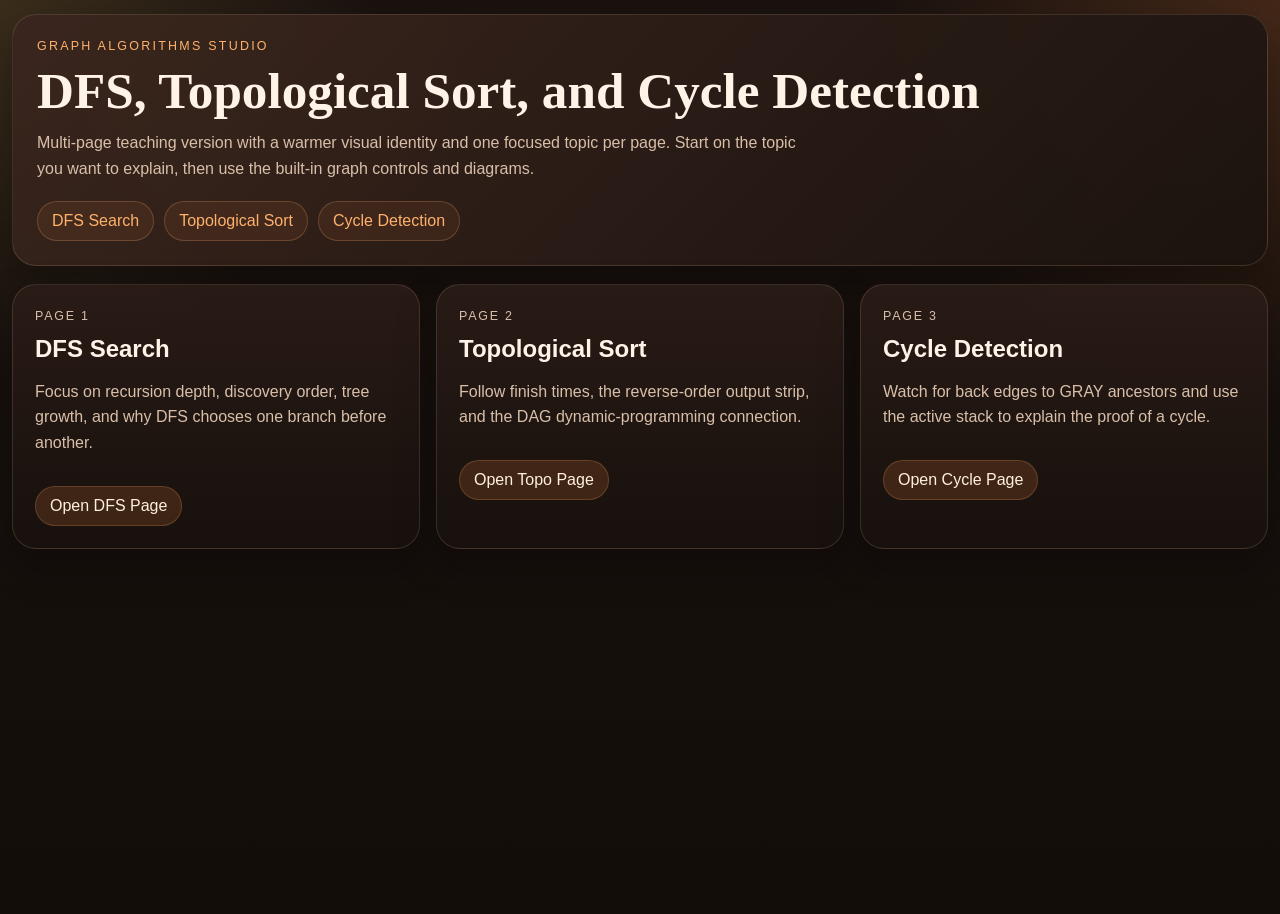
==== multipage/index.html @ 4e257873 "Initial DFS visualizer" ====
<!DOCTYPE html>
<html lang="en">
<head>
  <meta charset="utf-8">
  <meta name="viewport" content="width=device-width, initial-scale=1">
  <title>DFS Lab Guide</title>
  <link rel="stylesheet" href="styles.css">
</head>
<body class="guide-home">
  <div class="guide-shell">
    <header class="guide-hero">
      <p class="guide-kicker">Graph Algorithms Studio</p>
      <h1>DFS, Topological Sort, and Cycle Detection</h1>
      <p class="guide-copy">
        Multi-page teaching version with a warmer visual identity and one focused topic per page.
        Start on the topic you want to explain, then use the built-in graph controls and diagrams.
      </p>
      <nav class="guide-nav">
        <a href="dfs.html">DFS Search</a>
        <a href="topo.html">Topological Sort</a>
        <a href="cycle.html">Cycle Detection</a>
      </nav>
    </header>

    <main class="guide-grid">
      <article class="topic-card">
        <p class="topic-label">Page 1</p>
        <h2>DFS Search</h2>
        <p>Focus on recursion depth, discovery order, tree growth, and why DFS chooses one branch before another.</p>
        <a class="topic-link" href="dfs.html">Open DFS Page</a>
      </article>

      <article class="topic-card">
        <p class="topic-label">Page 2</p>
        <h2>Topological Sort</h2>
        <p>Follow finish times, the reverse-order output strip, and the DAG dynamic-programming connection.</p>
        <a class="topic-link" href="topo.html">Open Topo Page</a>
      </article>

      <article class="topic-card">
        <p class="topic-label">Page 3</p>
        <h2>Cycle Detection</h2>
        <p>Watch for back edges to GRAY ancestors and use the active stack to explain the proof of a cycle.</p>
        <a class="topic-link" href="cycle.html">Open Cycle Page</a>
      </article>
    </main>
  </div>
</body>
</html>
---- multipage/styles.css ----
:root {
  --bg: #1b130f;
  --bg-soft: #2a1c17;
  --panel: rgba(42, 28, 23, 0.92);
  --panel-soft: rgba(58, 38, 30, 0.86);
  --line: rgba(255, 213, 173, 0.14);
  --text: #fff2e7;
  --muted: #d9bfa9;
  --brand: #ff8c42;
  --brand-soft: #ffb16c;
  --accent: #ffd166;
  --danger: #ff6b6b;
  --tree: #8ecae6;
  --back: #ff6b6b;
  --forward: #80ed99;
  --cross: #ffd166;
  --active: #ff8c42;
  --white-node: rgba(255, 255, 255, 0.08);
  --gray-node: rgba(255, 209, 102, 0.88);
  --black-node: rgba(128, 237, 153, 0.78);
  --shadow: 0 18px 42px rgba(0, 0, 0, 0.28);
}

* { box-sizing: border-box; }

body {
  margin: 0;
  min-height: 100vh;
  color: var(--text);
  font-family: "Trebuchet MS", "Gill Sans", "Segoe UI", sans-serif;
  background:
    radial-gradient(circle at top right, rgba(255, 140, 66, 0.18), transparent 26%),
    radial-gradient(circle at top left, rgba(255, 209, 102, 0.14), transparent 24%),
    linear-gradient(180deg, #1a120f 0%, #130d0a 100%);
}

a { color: inherit; text-decoration: none; }
button, input, select, textarea { font: inherit; }

.guide-shell {
  width: min(1380px, calc(100vw - 24px));
  margin: 14px auto 26px;
}

.guide-hero,
.page-hero,
.guide-panel,
.topic-card {
  border: 1px solid var(--line);
  border-radius: 24px;
  box-shadow: var(--shadow);
}

.guide-hero,
.page-hero {
  padding: 24px;
  background:
    linear-gradient(135deg, rgba(58, 38, 30, 0.96), rgba(27, 19, 15, 0.95)),
    radial-gradient(circle at 20% 20%, rgba(255, 209, 102, 0.12), transparent 30%);
}

.guide-kicker {
  margin: 0 0 8px;
  color: var(--brand-soft);
  text-transform: uppercase;
  letter-spacing: 0.18em;
  font-size: 0.78rem;
}

h1 {
  margin: 0 0 10px;
  font-family: Georgia, "Times New Roman", serif;
  font-size: clamp(2rem, 4vw, 3.3rem);
}

.guide-copy {
  max-width: 780px;
  margin: 0;
  color: var(--muted);
  line-height: 1.65;
}

.guide-nav {
  display: flex;
  flex-wrap: wrap;
  gap: 10px;
  margin-top: 18px;
}

.guide-nav a {
  padding: 10px 14px;
  border-radius: 999px;
  border: 1px solid rgba(255, 177, 108, 0.22);
  background: rgba(255, 140, 66, 0.08);
  color: var(--brand-soft);
}

.guide-nav a.active {
  background: rgba(255, 140, 66, 0.2);
  color: #fff3e6;
}

.guide-grid,
.page-layout,
.two-up,
.status-grid,
.button-row,
.diagram-layout {
  display: grid;
  gap: 16px;
}

.guide-grid {
  grid-template-columns: repeat(3, minmax(0, 1fr));
  margin-top: 18px;
}

.page-layout {
  grid-template-columns: minmax(290px, 340px) minmax(0, 1fr);
  margin-top: 18px;
}

.two-up {
  grid-template-columns: repeat(2, minmax(0, 1fr));
}

.status-grid {
  grid-template-columns: repeat(2, minmax(0, 1fr));
}

.button-row {
  grid-template-columns: repeat(5, minmax(0, 1fr));
}

.diagram-layout {
  grid-template-columns: minmax(0, 1fr) 320px;
  padding: 0 20px 20px;
}

.topic-card,
.guide-panel {
  background: linear-gradient(180deg, rgba(42, 28, 23, 0.96), rgba(24, 17, 13, 0.96));
  overflow: hidden;
}

.topic-card {
  padding: 22px;
}

.topic-label {
  margin: 0 0 8px;
  color: var(--brand-soft);
  text-transform: uppercase;
  letter-spacing: 0.14em;
  font-size: 0.78rem;
}

.topic-card h2,
.panel-title h2,
.mini-panel h3 {
  margin: 0 0 8px;
}

.topic-card p,
.panel-title p,
.guide-note,
.step-explain {
  color: var(--muted);
  line-height: 1.6;
}

.topic-link {
  display: inline-block;
  margin-top: 14px;
  padding: 10px 14px;
  border-radius: 999px;
  background: rgba(255, 140, 66, 0.16);
  border: 1px solid rgba(255, 177, 108, 0.2);
  color: #fff0de;
}

.panel-title {
  padding: 18px 20px 14px;
  border-bottom: 1px solid var(--line);
}

.control-block,
.status-grid,
.button-row,
.guide-note,
.panel-gap,
#graphSvg,
#diagramSvg {
  margin: 16px 20px 0;
}

label {
  display: block;
  margin-bottom: 8px;
  color: var(--muted);
  font-size: 0.85rem;
}

textarea,
select,
input[type="range"],
button {
  width: 100%;
}

textarea,
select,
input[type="range"] {
  border-radius: 16px;
  border: 1px solid rgba(255, 213, 173, 0.18);
  background: rgba(12, 8, 7, 0.46);
  color: var(--text);
}

textarea,
select {
  padding: 12px 14px;
}

textarea {
  min-height: 148px;
  resize: vertical;
  line-height: 1.55;
}

input[type="range"] { accent-color: var(--brand); }

button {
  padding: 11px 12px;
  border-radius: 16px;
  border: 1px solid rgba(255, 177, 108, 0.26);
  background: linear-gradient(180deg, rgba(255, 140, 66, 0.22), rgba(255, 140, 66, 0.08));
  color: var(--text);
  font-weight: 700;
  cursor: pointer;
}

button.secondary {
  border-color: rgba(255, 255, 255, 0.12);
  background: rgba(255, 255, 255, 0.05);
}

.status-pill,
.mini-panel {
  border: 1px solid var(--line);
  border-radius: 18px;
  background: rgba(255, 255, 255, 0.03);
}

.status-pill {
  display: flex;
  justify-content: space-between;
  gap: 8px;
  padding: 12px 14px;
}

.status-pill span { color: var(--muted); font-size: 0.82rem; }

#graphSvg,
#diagramSvg {
  display: block;
  width: calc(100% - 40px);
  border: 1px solid var(--line);
  border-radius: 20px;
  background: linear-gradient(180deg, rgba(18, 12, 9, 0.92), rgba(26, 18, 14, 0.96));
}

#graphSvg { height: 460px; }
#diagramSvg { height: 260px; }

.mini-panel {
  padding: 14px 16px 16px;
}

.stack-list,
.topo-strip,
.scan-row {
  display: flex;
  flex-wrap: wrap;
  gap: 8px;
}

.stack-list {
  flex-direction: column;
}

.stack-frame,
.topo-chip,
.scan-chip {
  padding: 9px 12px;
  border-radius: 12px;
  border: 1px solid var(--line);
  background: rgba(255, 255, 255, 0.04);
  font-family: "SFMono-Regular", Consolas, monospace;
}

.topo-chip.filled { background: rgba(128, 237, 153, 0.14); }
.topo-chip.latest { background: rgba(255, 209, 102, 0.18); }
.scan-chip.current { background: rgba(255, 140, 66, 0.16); }
.scan-chip.white { color: #fff2e7; }
.scan-chip.gray { background: rgba(255, 209, 102, 0.84); color: #2d1a00; }
.scan-chip.black { background: rgba(128, 237, 153, 0.78); color: #102317; }
.scan-chip.edge-back { box-shadow: inset 0 0 0 1px rgba(255, 107, 107, 0.5); }
.scan-chip.edge-tree { box-shadow: inset 0 0 0 1px rgba(142, 202, 230, 0.5); }
.scan-chip.edge-forward { box-shadow: inset 0 0 0 1px rgba(128, 237, 153, 0.5); }
.scan-chip.edge-cross { box-shadow: inset 0 0 0 1px rgba(255, 209, 102, 0.5); }

.stamp-table {
  width: 100%;
  border-collapse: collapse;
  font-size: 0.83rem;
}

.stamp-table th,
.stamp-table td {
  padding: 8px 6px;
  border-bottom: 1px solid rgba(255, 213, 173, 0.08);
  text-align: left;
}

.stamp-table th {
  color: var(--muted);
  font-size: 0.76rem;
}

.full-span {
  grid-column: 1 / -1;
}

.axis-label {
  fill: var(--muted);
  font-size: 12px;
}

svg text {
  font-family: "Trebuchet MS", "Gill Sans", "Segoe UI", sans-serif;
}

#arrow-default polygon { fill: rgba(255,255,255,0.28); }
#arrow-tree polygon { fill: var(--tree); }
#arrow-back polygon { fill: var(--back); }
#arrow-forward polygon { fill: var(--forward); }
#arrow-cross polygon { fill: var(--cross); }
#arrow-active polygon { fill: var(--active); }

@media (max-width: 1080px) {
  .guide-grid,
  .page-layout,
  .diagram-layout {
    grid-template-columns: 1fr;
  }
}

@media (max-width: 760px) {
  .guide-shell {
    width: min(100vw - 14px, 1380px);
    margin: 8px auto 20px;
  }

  .two-up,
  .status-grid,
  .button-row {
    grid-template-columns: 1fr;
  }

  #graphSvg,
  #diagramSvg {
    width: calc(100% - 28px);
    margin-left: 14px;
    margin-right: 14px;
  }

  .control-block,
  .status-grid,
  .button-row,
  .guide-note,
  .panel-gap {
    margin-left: 14px;
    margin-right: 14px;
  }

  .diagram-layout {
    padding-left: 14px;
    padding-right: 14px;
  }
}
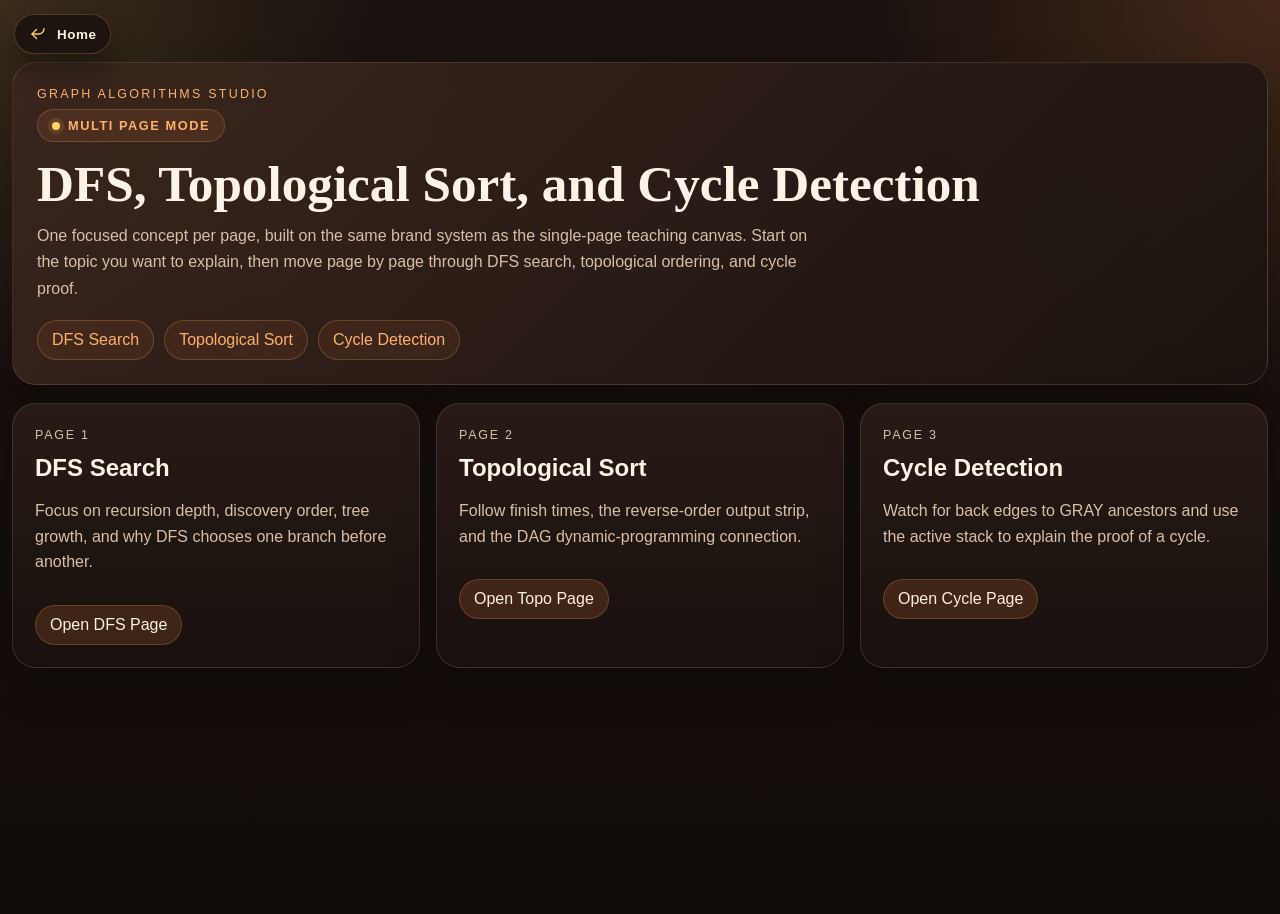
==== commit 6f0fa20a: "Finalize standalone DFS teaching tool compliance updates" ====
--- a/multipage/index.html
+++ b/multipage/index.html
@@ -3,17 +3,26 @@
 <head>
   <meta charset="utf-8">
   <meta name="viewport" content="width=device-width, initial-scale=1">
-  <title>DFS Lab Guide</title>
+  <title>Graph Algorithms Studio - Multi Page Mode</title>
+  <link rel="stylesheet" href="../brand.css">
   <link rel="stylesheet" href="styles.css">
 </head>
-<body class="guide-home">
+<body class="guide-home with-app-back">
+  <a class="app-back-link" href="../index.html" aria-label="Return to home screen">
+    <svg viewBox="0 0 24 24" role="img" focusable="false" aria-hidden="true">
+      <path d="M10 6L4 12l6 6"></path>
+      <path d="M4 12h9a7 7 0 0 0 7-7"></path>
+    </svg>
+    <span>Home</span>
+  </a>
   <div class="guide-shell">
     <header class="guide-hero">
       <p class="guide-kicker">Graph Algorithms Studio</p>
+      <p class="mode-pill">Multi Page Mode</p>
       <h1>DFS, Topological Sort, and Cycle Detection</h1>
       <p class="guide-copy">
-        Multi-page teaching version with a warmer visual identity and one focused topic per page.
-        Start on the topic you want to explain, then use the built-in graph controls and diagrams.
+        One focused concept per page, built on the same brand system as the single-page teaching canvas.
+        Start on the topic you want to explain, then move page by page through DFS search, topological ordering, and cycle proof.
       </p>
       <nav class="guide-nav">
         <a href="dfs.html">DFS Search</a>
--- a/brand.css
+++ b/brand.css
@@ -0,0 +1,159 @@
+:root {
+  --app-bg: #1b130f;
+  --app-bg-deep: #130d0a;
+  --app-panel: rgba(42, 28, 23, 0.92);
+  --app-panel-soft: rgba(58, 38, 30, 0.86);
+  --app-panel-strong: rgba(68, 44, 35, 0.96);
+  --app-line: rgba(255, 213, 173, 0.14);
+  --app-line-strong: rgba(255, 213, 173, 0.24);
+  --app-line-soft: rgba(255, 213, 173, 0.08);
+  --app-text: #fff2e7;
+  --app-text-strong: #fff8f1;
+  --app-muted: #d9bfa9;
+  --app-muted-strong: #edd5c1;
+  --app-brand: #ff8c42;
+  --app-brand-soft: #ffb16c;
+  --app-accent: #ffd166;
+  --app-danger: #ff6b6b;
+  --app-tree: #8ecae6;
+  --app-back-edge: #ff6b6b;
+  --app-forward: #80ed99;
+  --app-cross: #ffd166;
+  --app-active: #ff8c42;
+  --app-shadow-lg: 0 24px 44px rgba(0, 0, 0, 0.42);
+  --app-shadow-md: 0 18px 42px rgba(0, 0, 0, 0.28);
+  --app-shadow-sm: 0 16px 28px rgba(0, 0, 0, 0.34);
+  --app-radius-panel: 24px;
+  --app-radius-card: 20px;
+  --app-radius-pill: 999px;
+}
+
+* {
+  box-sizing: border-box;
+}
+
+html {
+  color-scheme: dark;
+}
+
+body {
+  margin: 0;
+  min-height: 100vh;
+  color: var(--app-text);
+  font-family: "Trebuchet MS", "Gill Sans", "Segoe UI", sans-serif;
+  background:
+    radial-gradient(circle at top right, rgba(255, 140, 66, 0.18), transparent 26%),
+    radial-gradient(circle at top left, rgba(255, 209, 102, 0.14), transparent 24%),
+    linear-gradient(180deg, #1a120f 0%, #130d0a 100%);
+}
+
+a {
+  color: inherit;
+  text-decoration: none;
+}
+
+button,
+input,
+select,
+textarea {
+  font: inherit;
+}
+
+code {
+  font-family: "SFMono-Regular", Consolas, "Liberation Mono", monospace;
+}
+
+::selection {
+  background: rgba(255, 140, 66, 0.3);
+  color: var(--app-text-strong);
+}
+
+.mode-pill {
+  display: inline-flex;
+  align-items: center;
+  gap: 8px;
+  margin: 0 0 12px;
+  padding: 8px 14px;
+  border-radius: var(--app-radius-pill);
+  border: 1px solid rgba(255, 177, 108, 0.22);
+  background: rgba(255, 140, 66, 0.1);
+  color: var(--app-brand-soft);
+  font-size: 0.8rem;
+  font-weight: 700;
+  letter-spacing: 0.12em;
+  text-transform: uppercase;
+}
+
+.mode-pill::before {
+  content: "";
+  width: 8px;
+  height: 8px;
+  border-radius: 50%;
+  background: var(--app-accent);
+  box-shadow: 0 0 0 4px rgba(255, 209, 102, 0.12);
+}
+
+.app-back-link {
+  position: fixed;
+  top: 14px;
+  left: 14px;
+  z-index: 1300;
+  display: inline-flex;
+  align-items: center;
+  gap: 10px;
+  padding: 10px 14px;
+  border-radius: var(--app-radius-pill);
+  border: 1px solid rgba(255, 177, 108, 0.24);
+  background: rgba(27, 19, 15, 0.92);
+  box-shadow: var(--app-shadow-sm);
+  color: var(--app-text);
+  transition: transform 0.16s ease, border-color 0.2s ease, background 0.2s ease;
+}
+
+.app-back-link:hover {
+  transform: translateY(-1px);
+  border-color: rgba(255, 177, 108, 0.34);
+  background: rgba(42, 28, 23, 0.96);
+}
+
+.app-back-link:focus-visible {
+  outline: none;
+  box-shadow:
+    0 0 0 3px rgba(255, 140, 66, 0.18),
+    var(--app-shadow-sm);
+}
+
+.app-back-link svg {
+  width: 18px;
+  height: 18px;
+  flex: 0 0 auto;
+  fill: none;
+  stroke: var(--app-accent);
+  stroke-linecap: round;
+  stroke-linejoin: round;
+  stroke-width: 1.8;
+}
+
+.app-back-link span {
+  font-size: 0.84rem;
+  font-weight: 700;
+  letter-spacing: 0.04em;
+}
+
+.with-app-back .guide-shell,
+.with-app-back .shell {
+  padding-top: 48px;
+}
+
+@media (max-width: 760px) {
+  .app-back-link {
+    top: 10px;
+    left: 10px;
+    padding: 9px 12px;
+  }
+
+  .with-app-back .guide-shell,
+  .with-app-back .shell {
+    padding-top: 42px;
+  }
+}
--- a/multipage/styles.css
+++ b/multipage/styles.css
@@ -42,6 +42,75 @@
   margin: 14px auto 26px;
 }
 
+.floating-tools {
+  position: fixed;
+  top: 14px;
+  right: 14px;
+  z-index: 1200;
+  display: flex;
+  flex-direction: column;
+  align-items: flex-end;
+  gap: 10px;
+}
+
+.tutorial-launcher {
+  display: inline-flex;
+  align-items: center;
+  gap: 10px;
+  width: auto;
+  padding: 10px 14px;
+  border-radius: 999px;
+  border: 1px solid rgba(255, 177, 108, 0.26);
+  background: rgba(27, 19, 15, 0.92);
+  box-shadow: 0 16px 28px rgba(0, 0, 0, 0.34);
+}
+
+.tutorial-launcher-icon {
+  display: inline-flex;
+  align-items: center;
+  justify-content: center;
+  width: 28px;
+  height: 28px;
+  border-radius: 50%;
+  background: rgba(255, 177, 108, 0.16);
+}
+
+.tutorial-launcher svg {
+  width: 16px;
+  height: 16px;
+  fill: #ffd166;
+}
+
+.filter-launcher svg {
+  fill: var(--brand-soft);
+}
+
+.filter-menu {
+  display: none;
+  width: min(360px, calc(100vw - 24px));
+  padding: 16px;
+  border-radius: 20px;
+  border: 1px solid rgba(255, 177, 108, 0.18);
+  background: linear-gradient(180deg, rgba(58, 38, 30, 0.98), rgba(24, 17, 13, 0.98));
+  box-shadow: 0 24px 44px rgba(0, 0, 0, 0.42);
+}
+
+.filter-menu.open {
+  display: block;
+}
+
+.filter-menu-head strong {
+  display: block;
+  margin-bottom: 6px;
+}
+
+.filter-menu-head p {
+  margin: 0;
+  color: var(--muted);
+  line-height: 1.55;
+  font-size: 0.84rem;
+}
+
 .guide-hero,
 .page-hero,
 .guide-panel,
@@ -129,7 +198,15 @@
 }
 
 .button-row {
-  grid-template-columns: repeat(5, minmax(0, 1fr));
+  grid-template-columns: repeat(auto-fit, minmax(110px, 1fr));
+}
+
+.filter-actions,
+.filter-grid {
+  display: grid;
+  gap: 10px;
+  margin-top: 12px;
+  grid-template-columns: repeat(2, minmax(0, 1fr));
 }
 
 .diagram-layout {
@@ -243,6 +320,23 @@
 button.secondary {
   border-color: rgba(255, 255, 255, 0.12);
   background: rgba(255, 255, 255, 0.05);
+}
+
+.filter-chip {
+  display: flex;
+  align-items: center;
+  gap: 8px;
+  padding: 10px 12px;
+  border-radius: 14px;
+  border: 1px solid var(--line);
+  background: rgba(255, 255, 255, 0.03);
+  color: var(--muted);
+  font-size: 0.84rem;
+}
+
+.filter-chip input {
+  width: auto;
+  accent-color: var(--brand);
 }
 
 .status-pill,
@@ -328,8 +422,73 @@
   font-size: 0.76rem;
 }
 
+.tour-target {
+  position: relative;
+  z-index: 1100;
+  border-radius: 18px;
+  box-shadow: 0 0 0 2px rgba(255, 209, 102, 0.38), 0 0 0 10px rgba(255, 209, 102, 0.08), 0 18px 34px rgba(0, 0, 0, 0.38);
+}
+
+.tour-overlay {
+  position: fixed;
+  inset: 0;
+  background: rgba(17, 10, 7, 0.74);
+  z-index: 1050;
+  display: none;
+}
+
+.tour-overlay.open {
+  display: block;
+}
+
+.tour-card {
+  position: fixed;
+  right: 18px;
+  bottom: 18px;
+  width: min(360px, calc(100vw - 24px));
+  padding: 18px;
+  border-radius: 20px;
+  border: 1px solid rgba(255, 177, 108, 0.26);
+  background: linear-gradient(180deg, rgba(58, 38, 30, 0.98), rgba(24, 17, 13, 0.98));
+  box-shadow: 0 24px 44px rgba(0, 0, 0, 0.42);
+}
+
+.tour-step {
+  margin: 0 0 8px;
+  color: var(--brand-soft);
+  font-size: 0.78rem;
+  text-transform: uppercase;
+  letter-spacing: 0.14em;
+}
+
+.tour-card h3 {
+  margin: 0 0 8px;
+}
+
+.tour-card p {
+  margin: 0;
+  color: var(--muted);
+  line-height: 1.62;
+}
+
+.tour-actions {
+  display: flex;
+  flex-wrap: wrap;
+  gap: 10px;
+  margin-top: 16px;
+}
+
+.tour-actions button {
+  width: auto;
+  min-width: 92px;
+}
+
 .full-span {
   grid-column: 1 / -1;
+}
+
+.is-hidden-filter {
+  display: none !important;
 }
 
 .axis-label {
@@ -362,9 +521,20 @@
     margin: 8px auto 20px;
   }
 
+  .tutorial-launcher {
+    padding: 9px 12px;
+  }
+
+  .floating-tools {
+    top: 10px;
+    right: 10px;
+  }
+
   .two-up,
   .status-grid,
-  .button-row {
+  .button-row,
+  .filter-actions,
+  .filter-grid {
     grid-template-columns: 1fr;
   }
 
